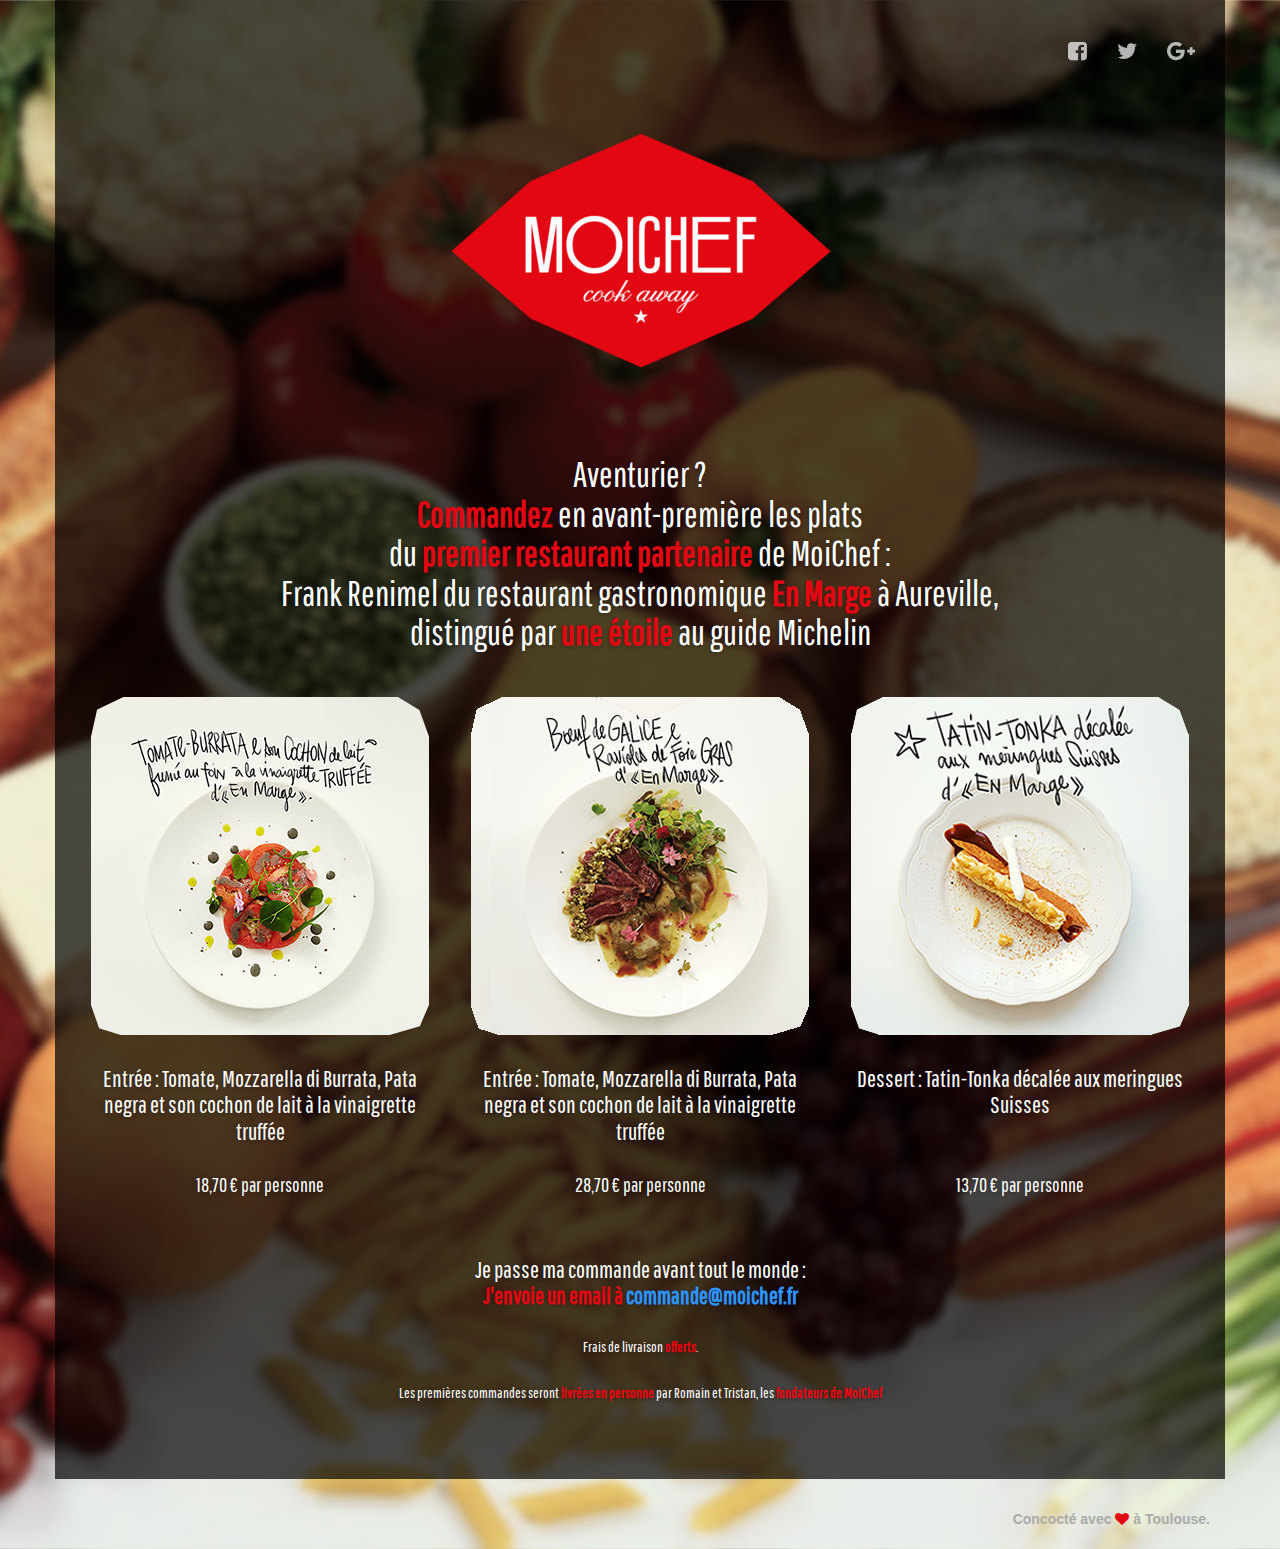
==== commander.html @ 0f30ad36 "commander.html" ====
<!doctype html>
<html lang="fr">
<head>
	<meta charset="utf-8" />
	<meta http-equiv="X-UA-Compatible" content="IE=edge,chrome=1" />

    <meta content='width=device-width, initial-scale=1.0, maximum-scale=1.0, user-scalable=0' name='viewport' />
    <meta name="viewport" content="width=device-width" />

	<meta name="description" content="Avec MoiChef, cuisinez chez vous les plats de vos restaurants toulousains préférés.">

    <title>MoiChef - Cook Away ! | Je commande</title>

	<link rel="icon" type="image/x-icon" href="images/favicon.jpg">

    <link href="css/bootstrap.css" rel="stylesheet" />
	<link href="css/style.css" rel="stylesheet" />

    <!--     Fonts     -->
    <link href="http://netdna.bootstrapcdn.com/font-awesome/4.2.0/css/font-awesome.css" rel="stylesheet">
    <link href='http://fonts.googleapis.com/css?family=Pathway+Gothic+One' rel='stylesheet' type='text/css'>

</head>

<body>
<nav class="navbar navbar-transparent navbar-fixed-top" role="navigation">
  <div class="container">
    <!-- Brand and toggle get grouped for better mobile display -->
    <div class="navbar-header">
      <button type="button" class="navbar-toggle" data-toggle="collapse" data-target="#bs-example-navbar-collapse-1">
        <span class="sr-only">Toggle navigation</span>
        <span class="icon-bar"></span>
        <span class="icon-bar"></span>
        <span class="icon-bar"></span>
      </button>
    </div>

    <!-- Collect the nav links, forms, and other content for toggling -->
    <div class="collapse navbar-collapse" id="bs-example-navbar-collapse-1">

      <ul class="nav navbar-nav navbar-right">
            <li>
                <a href="https://www.facebook.com/moichef.fr">
                    <i class="fa fa-facebook-square"></i>

                </a>
            </li>
             <li>
                <a href="https://twitter.com/MoiChef_fr">
                    <i class="fa fa-twitter"></i>

                </a>
            </li>
			<li>
				<a href="https://plus.google.com/117623824335713913773/about">
					<i class="fa fa-google-plus"></i>

				</a>
			</li>
       </ul>

    </div><!-- /.navbar-collapse -->
  </div><!-- /.container -->
</nav>
<div class="main" style="background-image: url('images/background.jpg')">

    <div class="container jumbotron">

        <h1 class="logo ">
          <img src="images/logo.png">
        </h1>

        <div class="content">
            <h4 class="motto">Aventurier ?<br><strong>Commandez</strong> en avant-première les plats<br> du <strong>premier restaurant partenaire</strong> de MoiChef : 
              <br>Frank Renimel du restaurant gastronomique <strong>En Marge</strong> à Aureville,<br>distingué par <strong>une étoile</strong> au guide Michelin</h4>


            <div class="subscribe">
                <div class="row">
                  <div class="col-md-4 feature">
                    <h2><img src="./images/entree_Renimel.png"></image></h2>
                    <h5 class="info-text">Entrée : Tomate, Mozzarella di Burrata, Pata negra et son cochon de lait à la vinaigrette truffée</h5>
                    <h6 class="info-text" style="font-size: 0.95em;">18,70 &euro; par personne</h6>
                  </div>
                  <div class="col-md-4 feature">
                    <h2><img src="./images/plat_Renimel.png"></image></h2>
                    <h5 class="info-text">Entrée : Tomate, Mozzarella di Burrata, Pata negra et son cochon de lait à la vinaigrette truffée</h5>
                    <h6 class="info-text" style="font-size: 0.95em;">28,70 &euro; par personne</h6>
                  </div>
                  <div class="col-md-4 feature">
                    <h2><img src="./images/dessert_Renimel.png"></image></h2>
                    <h5 class="info-text">Dessert : Tatin-Tonka décalée aux meringues Suisses<br><br></h5>
                    <h6 class="info-text" style="font-size: 0.95em;" >13,70 &euro; par personne</h6>
                  </div>
                </div>

                <h5 class="info-text">
                    Je passe ma commande avant tout le monde :<br>
                    <strong>J'envoie un email à <a href="mailto:commande@moichef.fr?subject=Je passe ma première commande sur MoiChef.fr&body=Bonjour MoiChef,%0D%0A%0D%0AMa commande :%0D%0ANombre d'entrées : %0D%0ANombre de plats : %0D%0ANombre de desserts : ">commande@moichef.fr</a>
                </h5>
                <h5 class="info-text" style="font-size: 0.7em;">Frais de livraison <strong>offerts</strong>.</h5>
                
                <h5 class="info-text" style="font-size: 0.7em;">Les premières commandes seront <strong>livrées en personne</strong> par Romain et Tristan, les <strong>fondateurs de MoiChef</strong></h5>



            </div>
        </div>
    </div>
    <div class="footer">
      <div class="container">
             Concocté avec <i class="fa fa-heart heart"></i> à Toulouse</a>.
      </div>
    </div>
 </div>

</body>
    <script src="js/jquery-1.10.2.js" type="text/javascript"></script>
	<script src="js/bootstrap.min.js" type="text/javascript"></script>
	<script src="js/jquery.cookie.js" type="text/javascript"></script>
	<script src="js/form.js"></script>
	<!-- start Mixpanel --><script type="text/javascript">(function(f,b){if(!b.__SV){var a,e,i,g;window.mixpanel=b;b._i=[];b.init=function(a,e,d){function f(b,h){var a=h.split(".");2==a.length&&(b=b[a[0]],h=a[1]);b[h]=function(){b.push([h].concat(Array.prototype.slice.call(arguments,0)))}}var c=b;"undefined"!==typeof d?c=b[d]=[]:d="mixpanel";c.people=c.people||[];c.toString=function(b){var a="mixpanel";"mixpanel"!==d&&(a+="."+d);b||(a+=" (stub)");return a};c.people.toString=function(){return c.toString(1)+".people (stub)"};i="disable track track_pageview track_links track_forms register register_once alias unregister identify name_tag set_config people.set people.set_once people.increment people.append people.track_charge people.clear_charges people.delete_user".split(" ");
for(g=0;g<i.length;g++)f(c,i[g]);b._i.push([a,e,d])};b.__SV=1.2;a=f.createElement("script");a.type="text/javascript";a.async=!0;a.src="//cdn.mxpnl.com/libs/mixpanel-2.2.min.js";e=f.getElementsByTagName("script")[0];e.parentNode.insertBefore(a,e)}})(document,window.mixpanel||[]);
mixpanel.init("4eee1959cb633c36cdc22c4f588c5721");</script><!-- end Mixpanel -->

<script>
  (function(i,s,o,g,r,a,m){i['GoogleAnalyticsObject']=r;i[r]=i[r]||function(){
  (i[r].q=i[r].q||[]).push(arguments)},i[r].l=1*new Date();a=s.createElement(o),
  m=s.getElementsByTagName(o)[0];a.async=1;a.src=g;m.parentNode.insertBefore(a,m)
  })(window,document,'script','//www.google-analytics.com/analytics.js','ga');

  ga('create', 'UA-55043137-1', 'www.moichef.fr');


  $( document ).ready(function() {

	if (document.location.protocol !== 'file:') {
		ga('send', 'pageview');

		var uuid = $.cookie("distinct_id") || guid();

		$.cookie("distinct_id", uuid);
		mixpanel.track("View Landing Page", {distinct_id: uuid});
	}

    $('#email').keypress(function (e){

		var key = window.event ? e.keyCode : e.which;
        if (key == '13') {
			e.preventDefault();
            doSubmit();
			return false;
        }
    });

  });

	/**
	 * Generates a GUID string.
	 * @returns {String} The generated GUID.
	 * @example af8a8416-6e18-a307-bd9c-f2c947bbb3aa
	 * @author Slavik Meltser (slavik@meltser.info).
	 * @link http://slavik.meltser.info/?p=142
	 */
	function guid() {
	    function _p8(s) {
	        var p = (Math.random().toString(16)+"000000000").substr(2,8);
	        return s ? "-" + p.substr(0,4) + "-" + p.substr(4,4) : p ;
	    }
	    return _p8() + _p8(true) + _p8(true) + _p8();
	}

</script>
</html>
---- css/style.css ----
/*

Made with love by Creative Tim (http://www.creative-tim.com)

*/

body{

}
.form-control::-moz-placeholder{
   color: #DDDDDD;
   opacity: 1;
}
.form-control:-moz-placeholder{
   color: #DDDDDD;
   opacity: 1;
}
.form-control::-webkit-input-placeholder{
   color: #DDDDDD;
   opacity: 1;
}
.form-control:-ms-input-placeholder{
   color: #DDDDDD;
   opacity: 1;
}
/*     General overwrite     */
a{
    color: #2C93FF;
}
a:hover, a:focus {
    color: #1084FF;
}
a:focus, a:active,
button::-moz-focus-inner,
input[type="reset"]::-moz-focus-inner,
input[type="button"]::-moz-focus-inner,
input[type="submit"]::-moz-focus-inner,
select::-moz-focus-inner,
input[type="file"] > input[type="button"]::-moz-focus-inner {
    outline : 0;
}

/*           Font Smoothing      */

h1, .h1, h2, .h2, h3, .h3, h4, .h4, h5, .h5, h6, .h6, p, .navbar, .brand, .btn-simple{
    -moz-osx-font-smoothing: grayscale;
    -webkit-font-smoothing: antialiased;
}

/*           Typography          */

h1, .h1, h2, .h2, h3, .h3, h4, .h4{
    font-weight: 400;
    margin: 30px 0 15px;
}

h1, .h1 {
    font-size: 52px;
}
h2, .h2{
    font-size: 36px;
}
h3, .h3{
    font-size: 28px;
    margin: 20px 0 10px;
}
h4, .h4{
    font-size: 22px;
}
h5, .h5 {
    font-size: 16px;
}
h6, .h6{
    font-size: 12px;
}
p{
    font-size: 16px;
    line-height: 1.6180em;
}
h1 small, h2 small, h3 small, h4 small, h5 small, h6 small, .h1 small, .h2 small, .h3 small, .h4 small, .h5 small, .h6 small, h1 .small, h2 .small, h3 .small, h4 .small, h5 .small, h6 .small, .h1 .small, .h2 .small, .h3 .small, .h4 .small, .h5 .small, .h6 .small {
    color: #999999;
    font-weight: 300;
    line-height: 1;
}
h1 small, h2 small, h3 small, h1 .small, h2 .small, h3 .small {
    font-size: 60%;
}

strong {
    color: #E30613;
}

/*           Animations              */
.form-control, .input-group-addon{
    -webkit-transition: all 300ms linear;
    -moz-transition: all 300ms linear;
    -o-transition: all 300ms linear;
    -ms-transition: all 300ms linear;
    transition: all 300ms linear;
}


.btn{
    border-width: 2px;
    background-color: rgba(0,0,0,.0);
    font-weight: 400;
    opacity: 0.8;
    padding: 8px 16px;
}
.btn-round{
    border-width: 1px;
    border-radius: 30px !important;
    opacity: 0.79;
    padding: 9px 18px;
}
.btn-sm, .btn-xs {
    border-radius: 3px;
    font-size: 12px;
    line-height: 1.5;
    padding: 5px 10px;
}
.btn-xs {
    padding: 1px 5px;
}
.btn-lg{
   border-radius: 6px;
   font-size: 18px;
   font-weight: 400;
   padding: 14px 60px;
}
.btn-wd {
    min-width: 140px;
}
.btn-default{
    color: #777777;
    border-color: #999999
}
.btn-primary {
    color: #3472F7;
    border-color: #3472F7;
}
.btn-info{
     color: #E30613;
    border-color: #E30613;
}
.btn-success{
    color: #05AE0E;
    border-color: #05AE0E;
}
.btn-warning{
    color: #FF9500;
    border-color: #FF9500;
}
.btn-danger{
    color: #FF3B30;
    border-color: #FF3B30;
}
.btn:hover{
    background-color: rgba(0,0,0,.0);
    opacity: 1;
}
.btn-primary:hover, .btn-primary:focus, .btn-primary:active, .btn-primary.active, .open .dropdown-toggle.btn-primary {
    color: #1D62F0;
    border-color: #1D62F0;
    background-color: rgba(0,0,0,.0);
}
.btn-info:hover, .btn-info:focus, .btn-info:active, .btn-info.active, .open .dropdown-toggle.btn-info {
    color: #1084FF;
    border-color: #1084FF;
    background-color: rgba(0,0,0,.0);
}
.btn-success:hover, .btn-success:focus, .btn-success:active, .btn-success.active, .open .dropdown-toggle.btn-success {
    color: #049F0C;
    border-color: #049F0C;
    background-color: rgba(0,0,0,.0);
}
.btn-warning:hover, .btn-warning:focus, .btn-warning:active, .btn-warning.active, .open .dropdown-toggle.btn-warning {
    color: #ED8D00;
    border-color: #ED8D00;
    background-color: rgba(0,0,0,.0);
}
.btn-danger:hover, .btn-danger:focus, .btn-danger:active, .btn-danger.active, .open .dropdown-toggle.btn-danger {
    color: #EE2D20;
    border-color: #EE2D20;
    background-color: rgba(0,0,0,.0);
}
.btn-default:hover, .btn-default:focus, .btn-default:active, .btn-default.active, .open .dropdown-toggle.btn-default {
    color: #666666;
    border-color: #888888;
    background-color: rgba(0,0,0,.0);
}
.btn:active, .btn.active {
    background-image: none;
    box-shadow: none;

}
.btn.disabled, .btn[disabled], fieldset[disabled] .btn {
    opacity: 0.45;
}
.btn-primary.disabled, .btn-primary[disabled], fieldset[disabled] .btn-primary, .btn-primary.disabled:hover, .btn-primary[disabled]:hover, fieldset[disabled] .btn-primary:hover, .btn-primary.disabled:focus, .btn-primary[disabled]:focus, fieldset[disabled] .btn-primary:focus, .btn-primary.disabled:active, .btn-primary[disabled]:active, fieldset[disabled] .btn-primary:active, .btn-primary.disabled.active, .btn-primary.active[disabled], fieldset[disabled] .btn-primary.active {
    background-color: rgba(0, 0, 0, 0);
    border-color: #3472F7;
}
.btn-info.disabled, .btn-info[disabled], fieldset[disabled] .btn-info, .btn-info.disabled:hover, .btn-info[disabled]:hover, fieldset[disabled] .btn-info:hover, .btn-info.disabled:focus, .btn-info[disabled]:focus, fieldset[disabled] .btn-info:focus, .btn-info.disabled:active, .btn-info[disabled]:active, fieldset[disabled] .btn-info:active, .btn-info.disabled.active, .btn-info.active[disabled], fieldset[disabled] .btn-info.active {
    background-color: rgba(0, 0, 0, 0);
    border-color: #2C93FF;
}
.btn-success.disabled, .btn-success[disabled], fieldset[disabled] .btn-success, .btn-success.disabled:hover, .btn-success[disabled]:hover, fieldset[disabled] .btn-success:hover, .btn-success.disabled:focus, .btn-success[disabled]:focus, fieldset[disabled] .btn-success:focus, .btn-success.disabled:active, .btn-success[disabled]:active, fieldset[disabled] .btn-success:active, .btn-success.disabled.active, .btn-success.active[disabled], fieldset[disabled] .btn-success.active {
    background-color: rgba(0, 0, 0, 0);
    border-color: #05AE0E;
}
.btn-danger.disabled, .btn-danger[disabled], fieldset[disabled] .btn-danger, .btn-danger.disabled:hover, .btn-danger[disabled]:hover, fieldset[disabled] .btn-danger:hover, .btn-danger.disabled:focus, .btn-danger[disabled]:focus, fieldset[disabled] .btn-danger:focus, .btn-danger.disabled:active, .btn-danger[disabled]:active, fieldset[disabled] .btn-danger:active, .btn-danger.disabled.active, .btn-danger.active[disabled], fieldset[disabled] .btn-danger.active {
    background-color: rgba(0, 0, 0, 0);
    border-color: #FF3B30;
}
.btn-warning.disabled, .btn-warning[disabled], fieldset[disabled] .btn-warning, .btn-warning.disabled:hover, .btn-warning[disabled]:hover, fieldset[disabled] .btn-warning:hover, .btn-warning.disabled:focus, .btn-warning[disabled]:focus, fieldset[disabled] .btn-warning:focus, .btn-warning.disabled:active, .btn-warning[disabled]:active, fieldset[disabled] .btn-warning:active, .btn-warning.disabled.active, .btn-warning.active[disabled], fieldset[disabled] .btn-warning.active {
    background-color: rgba(0, 0, 0, 0);
    border-color: #FF9500;
}


/*           Buttons fill .btn-fill           */
.btn-fill{
    color: #FFFFFF;
    opacity: 1;
}
.btn-fill:hover, .btn-fill:active, .btn-fill:focus{
    color: #FFFFFF;
}
.btn-default.btn-fill{
    background-color: #999999;
    border-color: #999999
}
.btn-primary.btn-fill{
    background-color: #3472F7;
    border-color: #3472F7;
}
.btn-info.btn-fill{
    background-color: #E30613;
    border-color: #E30613;
}
.btn-success.btn-fill{
    background-color: #05AE0E;
    border-color: #05AE0E;
}
.btn-warning.btn-fill{
   background-color: #FF9500;
   border-color: #FF9500;
}
.btn-danger.btn-fill{
    background-color: #FF3B30;
    border-color: #FF3B30;
}
.btn-default.btn-fill:hover, .btn-default.btn-fill:focus, .btn-default.btn-fill:active, .btn-default.btn-fill.active, .open .dropdown-toggle.btn-fill.btn-default {
    background-color: #888888;
    border-color: #888888;
}
.btn-primary.btn-fill:hover, .btn-primary.btn-fill:focus, .btn-primary.btn-fill:active, .btn-primary.btn-fill.active, .open .dropdown-toggle.btn-primary.btn-fill{
    border-color: #1D62F0;
    background-color: #1D62F0;
}
.btn-info.btn-fill:hover, .btn-info.btn-fill:focus, .btn-info.btn-fill:active, .btn-info.btn-fill.active, .open .dropdown-toggle.btn-info.btn-fill {
    background-color: #FA2506;
    border-color: #FA2506;
}
.btn-success.btn-fill:hover, .btn-success.btn-fill:focus, .btn-success.btn-fill:active, .btn-success.btn-fill.active, .open .dropdown-toggle.btn-fill.btn-success {
    background-color: #049F0C;
    border-color: #049F0C;
}
.btn-warning.btn-fill:hover, .btn-warning.btn-fill:focus, .btn-warning.btn-fill:active, .btn-warning.btn-fill.active, .open .dropdown-toggle.btn-fill.btn-warning {
    background-color: #ED8D00;
    border-color: #ED8D00;
}
.btn-danger.btn-fill:hover, .btn-danger.btn-fill:focus, .btn-danger.btn-fill:active, .btn-danger.btn-fill.active, .open .dropdown-toggle.btn-danger.btn-fill {
    background-color: #EE2D20;
    border-color: #EE2D20;
}

/*          End Buttons fill          */

.btn-simple{
    font-weight: 600;
    border: 0;
    padding: 10px 18px;
}
.btn-simple.btn-xs{
    padding: 3px 5px;
}
.btn-simple.btn-sm{
    padding: 7px 10px;
}
.btn-simple.btn-lg{
   padding: 16px 60px;
}
.btn-round.btn-xs{
    padding: 2px 5px;
}
.btn-round.btn-sm{
    padding: 6px 10px;
}
.btn-round.btn-lg{
    padding: 15px 60px;
}


/*             Inputs               */
.form-control {
    background-color: #FFFFFF;
    border: 1px solid #E3E3E3;
    border-radius: 4px;
    box-shadow: none;
    color: #444444;
    height: 38px;
    padding: 6px 16px;
}

.form-control:focus {
    background-color: #FFFFFF;
    border: 1px solid #9A9A9A;
    box-shadow: none;
    outline: 0 none;
}
.form-control + .form-control-feedback{
    border-radius: 6px;
    font-size: 14px;
    padding: 0 12px 0 0;
    position: absolute;
    right: 25px;
    top: 13px;
    vertical-align: middle;
}
.form-control.transparent{
    background-color: rgba(255, 255, 255, 0.2);
    border: 1px solid rgba(238, 238, 238, 0.37);
    color: #FFFFFF;
}
.form-control.transparent:focus{
    border-color: #FFFFFF;

}
.input-lg{
    height: 56px;
    padding: 10px 16px;
}

/*           Navigation Bar             */
.navbar{
    border: 0 none;
    transition: all 0.4s;
    -webkit-transition: all 0.4s;
    font-size: 16px;
}
.navbar-default {
    background-color: #D9D9D9;

}
.navbar .navbar-brand {
    font-weight: 600;
    margin-top: 5px;
    margin-bottom: 5px;
    font-size: 20px;
}
.navbar-nav > li > a {
    margin-top: 13px;
    margin-bottom: 13px;
    padding-bottom: 12px;
    padding-top: 12px;
    font-size: 16px;
}
.navbar-nav > li > a [class^="fa"]{
    font-size: 22px;
}
.navbar-brand{
    padding: 20px 15px;
}

.navbar .btn{
    margin-top: 8px;
    margin-bottom: 8px;
}
.navbar-default:not(.navbar-transparent) {
    background-color: rgba(255, 255, 255, 0.96);
    border-bottom: 1px solid rgba(0, 0, 0, 0.1);
}
.navbar-transparent{
    padding-top: 15px;
    background-color: rgba(0,0,0,.0);
}
.navbar-transparent .navbar-brand, [class*="navbar-ct"] .navbar-brand{
    color: #FFFFFF;
    opacity: 0.95;
}
.navbar-transparent .navbar-brand:hover, .navbar-transparent .navbar-brand:focus {
    background-color: rgba(0, 0, 0, 0);
    color: #5E5E5E;
}
.navbar-transparent .nav .caret{
    border-bottom-color: #FFFFFF;
    border-top-color: #FFFFFF;
}
.navbar-transparent .navbar-nav > li > a, [class*="navbar-ct"] .navbar-nav > li > a{
    color: #FFFFFF;
    border-color: #FFFFFF;
    opacity: 0.7;
}
.navbar-transparent .navbar-brand:hover, .navbar-transparent .navbar-brand:focus, [class*="navbar-ct"] .navbar-brand:hover, [class*="navbar-ct"] .navbar-brand:focus {
    background-color: rgba(0, 0, 0, 0);
    color: #FFFFFF;
    opacity: 1;
}
.navbar-default .navbar-nav > .active > a, .navbar-default .navbar-nav > .active > a:hover, .navbar-default .navbar-nav > .active > a:focus, .navbar-default .navbar-nav > li > a:hover, .navbar-default .navbar-nav > li > a:focus {
    background-color: rgba(255, 255, 255, 0);
    border-radius: 3px;
    color: #2C93FF;
    opacity: 1;
}
.navbar-default .navbar-nav > .dropdown > a:hover .caret, .navbar-default .navbar-nav > .dropdown > a:focus .caret {
    border-bottom-color: #2C93FF;
    border-top-color: #2C93FF;
}
.navbar-default .navbar-nav > .open > a, .navbar-default .navbar-nav > .open > a:hover, .navbar-default .navbar-nav > .open > a:focus{
    background-color: rgba(255, 255, 255, 0);
    color: #2C93FF;
}
.navbar-transparent .navbar-nav > .active > a, .navbar-transparent .navbar-nav > .active > a:hover, .navbar-transparent .navbar-nav > .active > a:focus, .navbar-transparent .navbar-nav > li > a:hover, .navbar-transparent .navbar-nav > li > a:focus, [class*="navbar-ct"] .navbar-nav > .active > a, [class*="navbar-ct"] .navbar-nav > .active > a:hover, [class*="navbar-ct"] .navbar-nav > .active > a:focus, [class*="navbar-ct"] .navbar-nav > li > a:hover, [class*="navbar-ct"] .navbar-nav > li > a:focus {
    background-color: rgba(255, 255, 255, 0);
    border-radius: 3px;
    color: #FFFFFF;
    opacity: 1;
}
.navbar-transparent .navbar-nav > .dropdown > a .caret, [class*="navbar-ct"] .navbar-nav > .dropdown > a .caret{
    border-bottom-color: #FFFFFF;
    border-top-color: #FFFFFF;
}
.navbar-transparent .navbar-nav > .dropdown > a:hover .caret, .navbar-transparent .navbar-nav > .dropdown > a:focus .caret {
    border-bottom-color: #FFFFFF;
    border-top-color: #FFFFFF;
}
.navbar-transparent .navbar-nav > .open > a, .navbar-transparent .navbar-nav > .open > a:hover, .navbar-transparent .navbar-nav > .open > a:focus {
    background-color: rgba(255, 255, 255, 0);
    color: #FFFFFF;
    opacity: 1;
}
.navbar .btn{
    font-size: 16px;
    margin-top: 13px;
    margin-bottom: 13px;
}
.navbar .btn-default{
    color: #777777;
    border-color: #777777;
}
.navbar-default:not(.navbar-transparent) .btn-default:hover{
    color: #2C93FF;
    border-color: #2C93FF;
}
.navbar-transparent .btn-default, [class*="navbar-ct"] .btn-default{
    color: #FFFFFF;
    border-color: #FFFFFF;
}
[class*="navbar-ct"] .btn-default.btn-fill{
    color: #777777;
    background-color: #FFFFFF;
    opacity: 0.9;
}
[class*="navbar-ct"] .btn-default.btn-fill:hover, [class*="navbar-ct"] .btn-default.btn-fill:focus, [class*="navbar-ct"] .btn-default.btn-fill:active, [class*="navbar-ct"] .btn-default.btn-fill.active, [class*="navbar-ct"] .open .dropdown-toggle.btn-fill.btn-default{
    border-color: #FFFFFF;
    opacity: 1;
}
.navbar-form{
    box-shadow: none;
}
.navbar-form .form-control{
    background-color: rgba(244, 244, 244, 0);
    border-radius: 0;
    border:0;
    height: 22px;
    padding: 0;
    font-size: 16px;
    line-height: 20px;
    color: #777777;
}
.navbar-transparent .navbar-form .form-control, [class*="navbar-ct"] .navbar-form .form-control{
    color: #FFFFFF;
    border: 0;
    border-bottom: 1px solid rgba(255,255,255,.6);
}

.navbar .label{
    background-color: #FFFFFF;
    border: 1px solid #DDDDDD;
    color: #BBBBBB;
    text-transform: uppercase;
}
.dropdown-menu > li > a {
/*     border-bottom: 1px solid #DDDDDD; */
    padding: 6px 15px;
    color: #777777;
}
.dropdown-menu > li:first-child > a{
    border-radius: 10px 10px 0 0;
    padding-top: 12px;
}
.dropdown-menu > li:last-child > a{
    border-bottom: 0 none;
    border-radius: 0 0 10px 10px;
    padding-bottom: 12px;
}
.dropdown-menu > li > a:hover, .dropdown-menu > li > a:focus {
    background-color: #FFFFFF;
    color: #333333;
    opacity: 1;
    text-decoration: none;
}
.dropdown-menu > li > a img{
    margin-right: 5px;
}
.dropdown-menu .divider {
    background-color: #E5E5E5;
    height: 1px;
    margin: 8px 15px;
    overflow: hidden;
}

.navbar-toggle{
    margin-top: 19px;
    margin-bottom: 19px;
    border: 0;
}
.navbar-toggle .icon-bar {
    background-color: #FFFFFF;
}
.navbar-collapse, .navbar-form {
    border-color: rgba(0, 0, 0, 0);
}
.navbar-default .navbar-toggle:hover, .navbar-default .navbar-toggle:focus {
    background-color: rgba(0,0,0,0);
}


@media (min-width: 768px){
    .navbar-form {
        margin-top: 21px;
        margin-bottom: 21px;
        padding-left: 5px;
        padding-right: 5px;
    }
    .navbar-nav > li > .dropdown-menu, .dropdown-menu{
        display: block;
        margin: 0;
        padding: 0;
        z-index: 9000;
        position: absolute;
        -webkit-border-radius: 10px;
        box-shadow: 1px 2px 3px rgba(0, 0, 0, 0.125);
        border-radius: 10px;
        -webkit-box-sizing: border-box;
        -moz-box-sizing: border-box;
        box-sizing: border-box;
        opacity: 0;
        -ms-filter: "alpha(opacity=0)";
        -webkit-filter: alpha(opacity=0);
        -moz-filter: alpha(opacity=0);
        -ms-filter: alpha(opacity=0);
        -o-filter: alpha(opacity=0);
        filter: alpha(opacity=0);
        -webkit-transform: scale(0);
        -moz-transform: scale(0);
        -o-transform: scale(0);
        -ms-transform: scale(0);
        transform: scale(0);
        -webkit-transition: all 300ms cubic-bezier(0.34, 1.61, 0.7, 1);
        -moz-transition: all 300ms cubic-bezier(0.34, 1.61, 0.7, 1);
        -o-transition: all 300ms cubic-bezier(0.34, 1.61, 0.7, 1);
        -ms-transition: all 300ms cubic-bezier(0.34, 1.61, 0.7, 1);
        transition: all 300ms cubic-bezier(0.34, 1.61, 0.7, 1);

    }
    .navbar-nav > li.open > .dropdown-menu, .open .dropdown-menu{
        -webkit-transform-origin: 29px -50px;
        -moz-transform-origin: 29px -50px;
        -o-transform-origin: 29px -50px;
        -ms-transform-origin: 29px -50px;
        transform-origin: 29px -50px;
        -webkit-transform: scale(1);
        -moz-transform: scale(1);
        -o-transform: scale(1);
        -ms-transform: scale(1);
        transform: scale(1);
        opacity: 1;
        -ms-filter: none;
        -webkit-filter: none;
        -moz-filter: none;
        -ms-filter: none;
        -o-filter: none;
        filter: none;
    }
    .dropdown-menu:before{
        border-bottom: 11px solid rgba(0, 0, 0, 0.2);
        border-left: 11px solid rgba(0, 0, 0, 0);
        border-right: 11px solid rgba(0, 0, 0, 0);
        content: "";
        display: inline-block;
        position: absolute;
        left: 100%;
        margin-left: -60%;
        top: -11px;
    }
    .dropdown-menu:after {
        border-bottom: 11px solid #FFFFFF;
        border-left: 11px solid rgba(0, 0, 0, 0);
        border-right: 11px solid rgba(0, 0, 0, 0);
        content: "";
        display: inline-block;
        position: absolute;
        left: 100%;
        margin-left: -60%;
        top: -10px;
    }

}

@media (max-width: 768px){
    .navbar-transparent{
        padding-top: 0px;
        background-color: rgba(0, 0, 0, 0.75);
    }
    .navbar-transparent .navbar-collapse.in .navbar-nav .open .dropdown-menu > li > a:hover, .navbar-transparent .navbar-collapse.in .navbar-nav .open .dropdown-menu > li > a:focus, .navbar-transparent .dropdown-menu > li > a:hover, .navbar-transparent .dropdown-menu > li > a:focus, [class*="navbar-ct"] .dropdown-menu > li > a:hover, [class*="navbar-ct"] .dropdown-menu > li > a:focus{
        color: #FFFFFF;
        background-color: rgba(0,0,0,0);
        opacity: 1;
    }
    .navbar-transparent .navbar-collapse.in .navbar-nav .open .dropdown-menu > li > a, [class*="navbar-ct"] .dropdown-menu > li > a {
        color: #FFFFFF;
        opacity: 0.8;
    }
    .nav .open > a, .nav .open > a:hover, .nav .open > a:focus {
        background-color: rgba(0,0,0,0);
        border-color: #428BCA;
    }
    .navbar-collapse{
        text-align: center;
    }
    .navbar-collapse .navbar-form {
        width: 170px;
        margin: 0 auto;
    }
    .navbar-transparent .dropdown-menu .divider{
        background-color: #434343;
    }

}
.modal-backdrop.in {
    opacity: 0.25;
}


.main{
    background-position: center center;
    background-size: cover;
    height: auto;
    left: 0;
    min-height: 100%;
    min-width: 100%;
    position: absolute;
    top: 0;
    width: auto;
}

.blur{
  opacity:0;
}

.logo-container{
    left: 50px;
    position: absolute;
    top: 20px;
     z-index: 3;
}
.logo-container .logo{
    overflow: hidden;
    border-radius: 50%;
    border: 1px solid #333333;
    width: 60px;
    float: left;
}
.logo-container .brand{
    font-size: 18px;
    color: #FFFFFF;
    line-height: 20px;
    float: left;
    margin-left: 10px;
    margin-top: 10px;
    width: 60px
}
.main .logo{
    color: #009EE0;
    font-size: 56px;
    font-weight: 300;
    position: relative;
    text-align: center;
    text-shadow: 0 0 10px rgba(0, 0, 0, 0.33);
    margin-top: 30px;
    z-index: 3;
}

.jumbotron {
    background-color: rgba(0,0,0,0.7);
}

.main .content{
    position: relative;
    z-index: 4;
}
.main .motto{
    /* min-height: 140px;*/
}
.main .motto, .main .subscribe .info-text{
    font-family: 'Pathway Gothic One', sans-serif;
    font-size: 36px;
    color: #FFFFFF;
    text-shadow: 0 1px 4px rgba(0, 0, 0, 0.33);
    text-align: center;
    margin-top: 30px;

}
.main .subscribe .info-text{
    font-size: 24px;
    margin-bottom: 30px;
}

.feature h2 {
    color: #FFFFFF;
    font-size: 5em;
    text-align: center;
}

.footer{
    position: relative;
    bottom: 20px;
    right: 0px;
    width: 100%;
    color: #AAAAAA;
    z-index: 4;
    text-align: right;
    margin-top: 50px;
}
.footer .heart{
    color: #E30613;
}
.footer a{
    color: #009EE0;
}

@media (min-width:219px){
    .main .subscribe .form-group{
        width: auto;
    }
    .main .subscribe .form-inline .btn{
        width: 100%;
    }
}
@media (min-width:768px){
    .main .subscribe .form-inline .btn{
        width: auto;
    }

    .form-inline .form-group {
        margin-bottom: 4px;
    }
}
@media (min-width:991px){
    .main .subscribe .form-group{
        width: 190px;
    }
    .footer{
           /* min-height: 140px;*/
        //position: fixed;
        bottom: 20px;
    }
}
@media (min-width:1200px){
    .main .subscribe .form-group{
        width: 250px;
    }
}




/*          For demo purpose         */



.fixed-plugin{
    position: fixed;
    top:0px;
    right: 50px;
    z-index: 1031;
}
.fixed-plugin .fa-cog{
    color: #FFFFFF;
    background-color: rgba(0,0,0,.2);
    padding: 10px;
    border-radius: 0 0 6px 6px;
}
.fixed-plugin .dropdown-menu{
    right: 0;
    left: auto;
}
.fixed-plugin .dropdown-menu:after, .fixed-plugin .dropdown-menu:before{
    right: 10px;
    margin-left: auto;
    left: auto;
}
.fixed-plugin .fa-circle-thin{
    color: #FFFFFF;
}
.fixed-plugin .active .fa-circle-thin{
    color: #00bbff;
}
.fixed-plugin .dropdown-menu > li > a{
    padding-left: 10px;
    padding-right: 10px;
}

.fixed-plugin .dropdown-menu > .active > a, .fixed-plugin .dropdown-menu > .active > a:hover, .fixed-plugin .dropdown-menu > .active > a:focus{
    background: none;
    color: #777777;
}
.fixed-plugin img{
    border-radius: 6px;
    width: 150px;
    max-height: 65px;
    border: 4px solid #FFFFFF;

}
.fixed-plugin .active img, .fixed-plugin a:hover img{
    border-color: #00bbff;
}

.fixed-plugin .btn{
    margin: 10px 15px 0;
    color: #FFFFFF;
}
.fixed-plugin .btn:hover{
    color: #FFFFFF;
}
.fixed-plugin .badge{
    border: 3px solid #FFFFFF;
    border-radius: 50%;
    cursor: pointer;
    display: inline-block;
    height: 23px;
    margin-right: 5px;
    position: relative;
    top: 5px;
    width: 23px;
}
.fixed-plugin .badge.active, .fixed-plugin .badge:hover{
    border-color: #00bbff;
}
.fixed-plugin .badge-black{
    background-color: #333333;
}
.fixed-plugin .badge-blue{
    background-color: #2C93FF;
}
.fixed-plugin .badge-green{
    background-color: #05AE0E;
}
.fixed-plugin .badge-orange{
    background-color: #FF9500;
}
.fixed-plugin .badge-red{
    background-color: #FF3B30;
}

@media (max-width:768px){
    .fixed-plugin{
        top: 80px;
        right: 0px;
    }
    .main .container{
        margin-bottom: 50px;
    }

}

@font-face {
	font-family: 'icomoon';
	src:url('fonts/icomoon.eot?bmqlkk');
	src:url('fonts/icomoon.eot?#iefixbmqlkk') format('embedded-opentype'),
		url('fonts/icomoon.woff?bmqlkk') format('woff'),
		url('fonts/icomoon.ttf?bmqlkk') format('truetype'),
		url('fonts/icomoon.svg?bmqlkk#icomoon') format('svg');
	font-weight: normal;
	font-style: normal;
}

[class^="icon-"], [class*=" icon-"] {
	font-family: 'icomoon';
	speak: none;
	font-style: normal;
	font-weight: normal;
	font-variant: normal;
	text-transform: none;
	line-height: 1;

	/* Better Font Rendering =========== */
	-webkit-font-smoothing: antialiased;
	-moz-osx-font-smoothing: grayscale;
}

.icon-Cooking:before {
	content: "\e600";
}
.icon-Deliver:before {
	content: "\e601";
}
.icon-Order:before {
	content: "\e602";
}

h6.info-text {
   font-size: 10px;
   text-color: yellow;
}
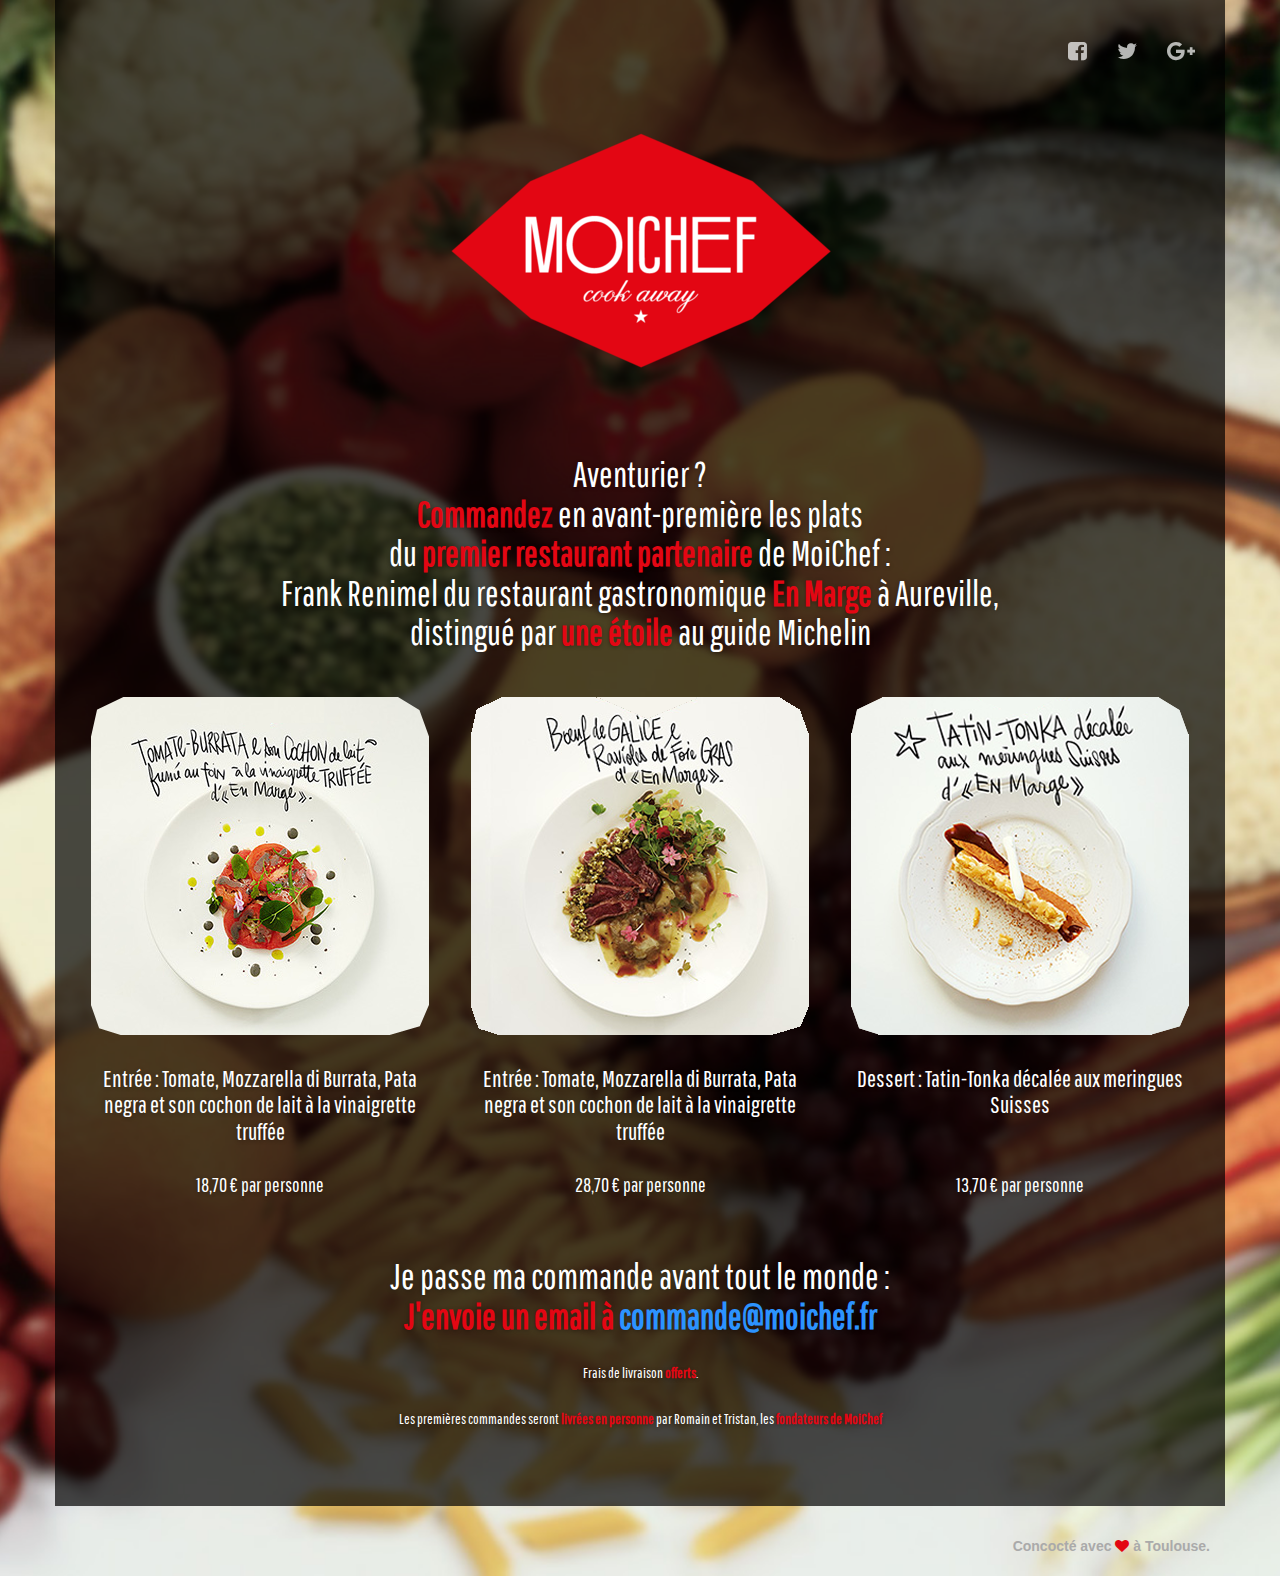
==== commit 849e882e: "Bigger CTA" ====
--- a/commander.html
+++ b/commander.html
@@ -94,10 +94,10 @@
                   </div>
                 </div>
 
-                <h5 class="info-text">
+                <h4  class="motto">
                     Je passe ma commande avant tout le monde :<br>
                     <strong>J'envoie un email à <a href="mailto:commande@moichef.fr?subject=Je passe ma première commande sur MoiChef.fr&body=Bonjour MoiChef,%0D%0A%0D%0AMa commande :%0D%0ANombre d'entrées : %0D%0ANombre de plats : %0D%0ANombre de desserts : ">commande@moichef.fr</a>
-                </h5>
+                </h3>
                 <h5 class="info-text" style="font-size: 0.7em;">Frais de livraison <strong>offerts</strong>.</h5>
                 
                 <h5 class="info-text" style="font-size: 0.7em;">Les premières commandes seront <strong>livrées en personne</strong> par Romain et Tristan, les <strong>fondateurs de MoiChef</strong></h5>
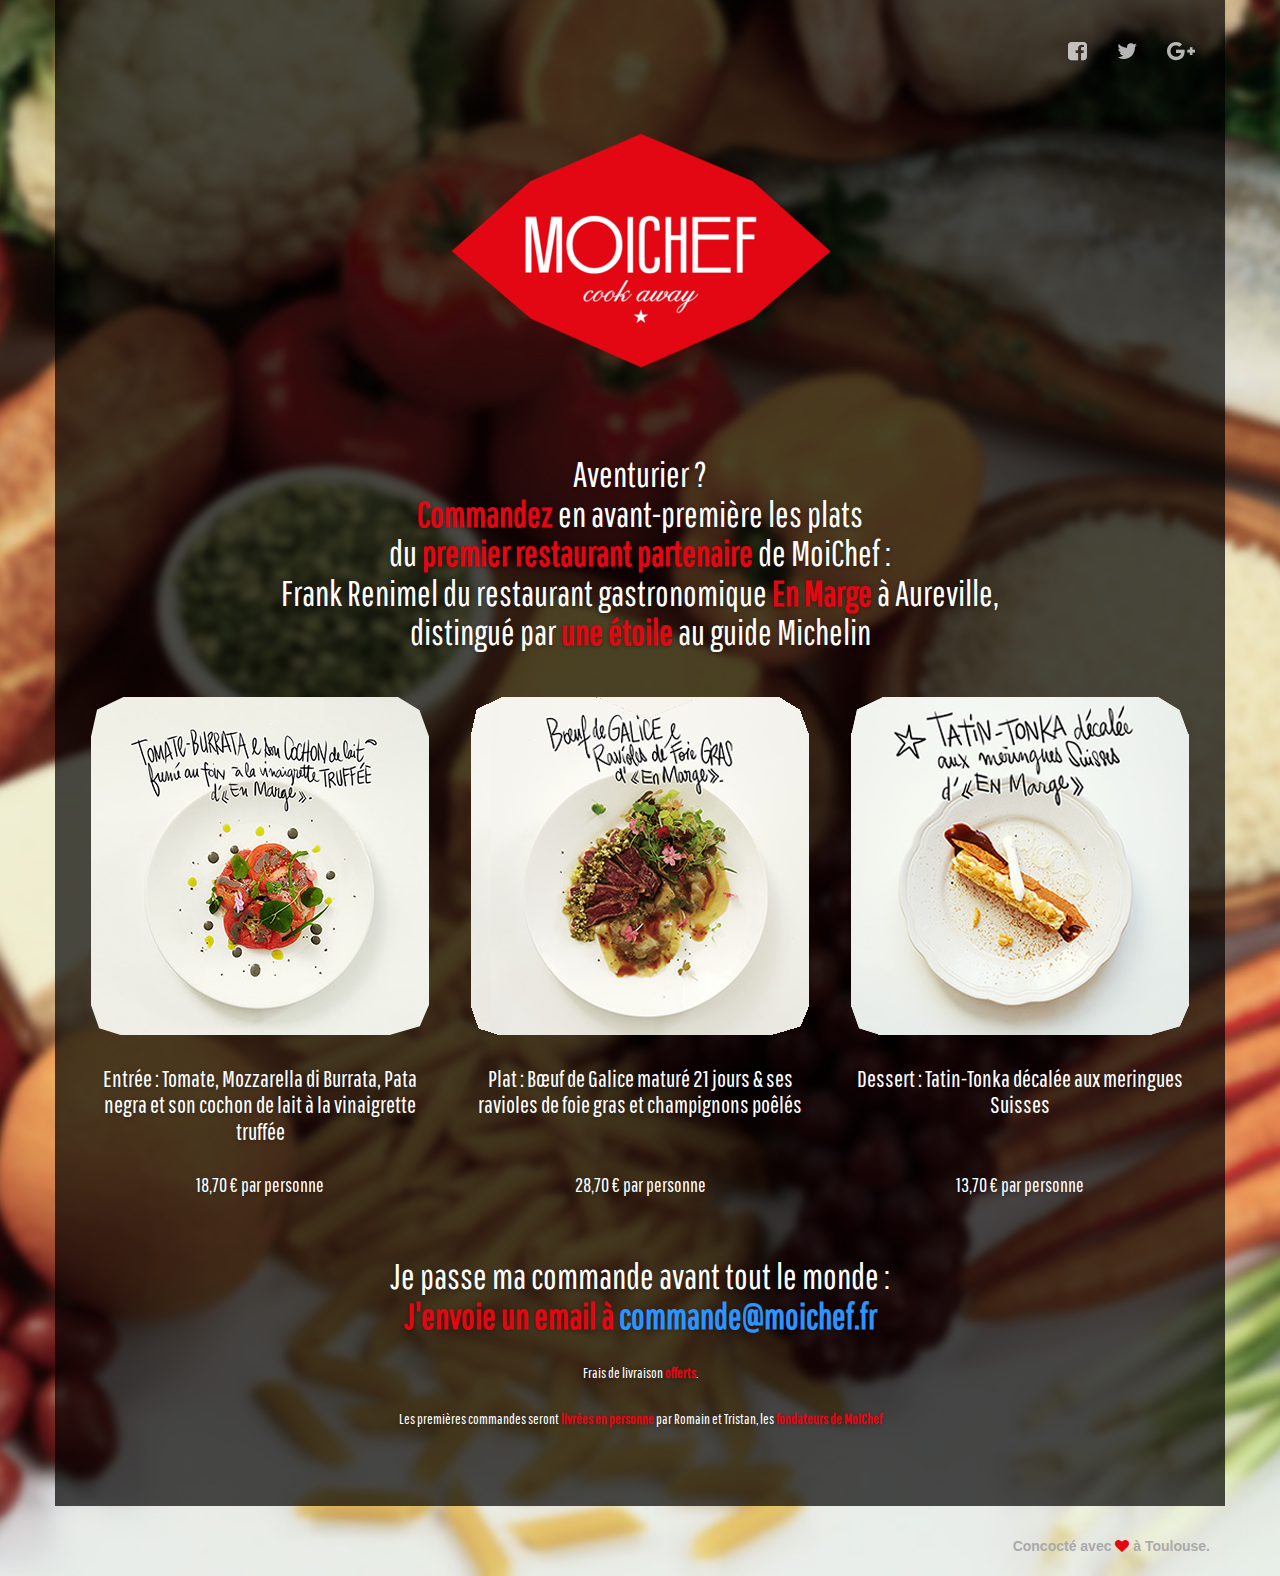
==== commit f03dbb04: "Entrée Plat Dessert c'est mieux :)" ====
--- a/commander.html
+++ b/commander.html
@@ -84,7 +84,7 @@
                   </div>
                   <div class="col-md-4 feature">
                     <h2><img src="./images/plat_Renimel.png"></image></h2>
-                    <h5 class="info-text">Entrée : Tomate, Mozzarella di Burrata, Pata negra et son cochon de lait à la vinaigrette truffée</h5>
+                    <h5 class="info-text">Plat : Bœuf de Galice maturé 21 jours & ses ravioles de foie gras et champignons poêlés<br><br></h5>
                     <h6 class="info-text" style="font-size: 0.95em;">28,70 &euro; par personne</h6>
                   </div>
                   <div class="col-md-4 feature">
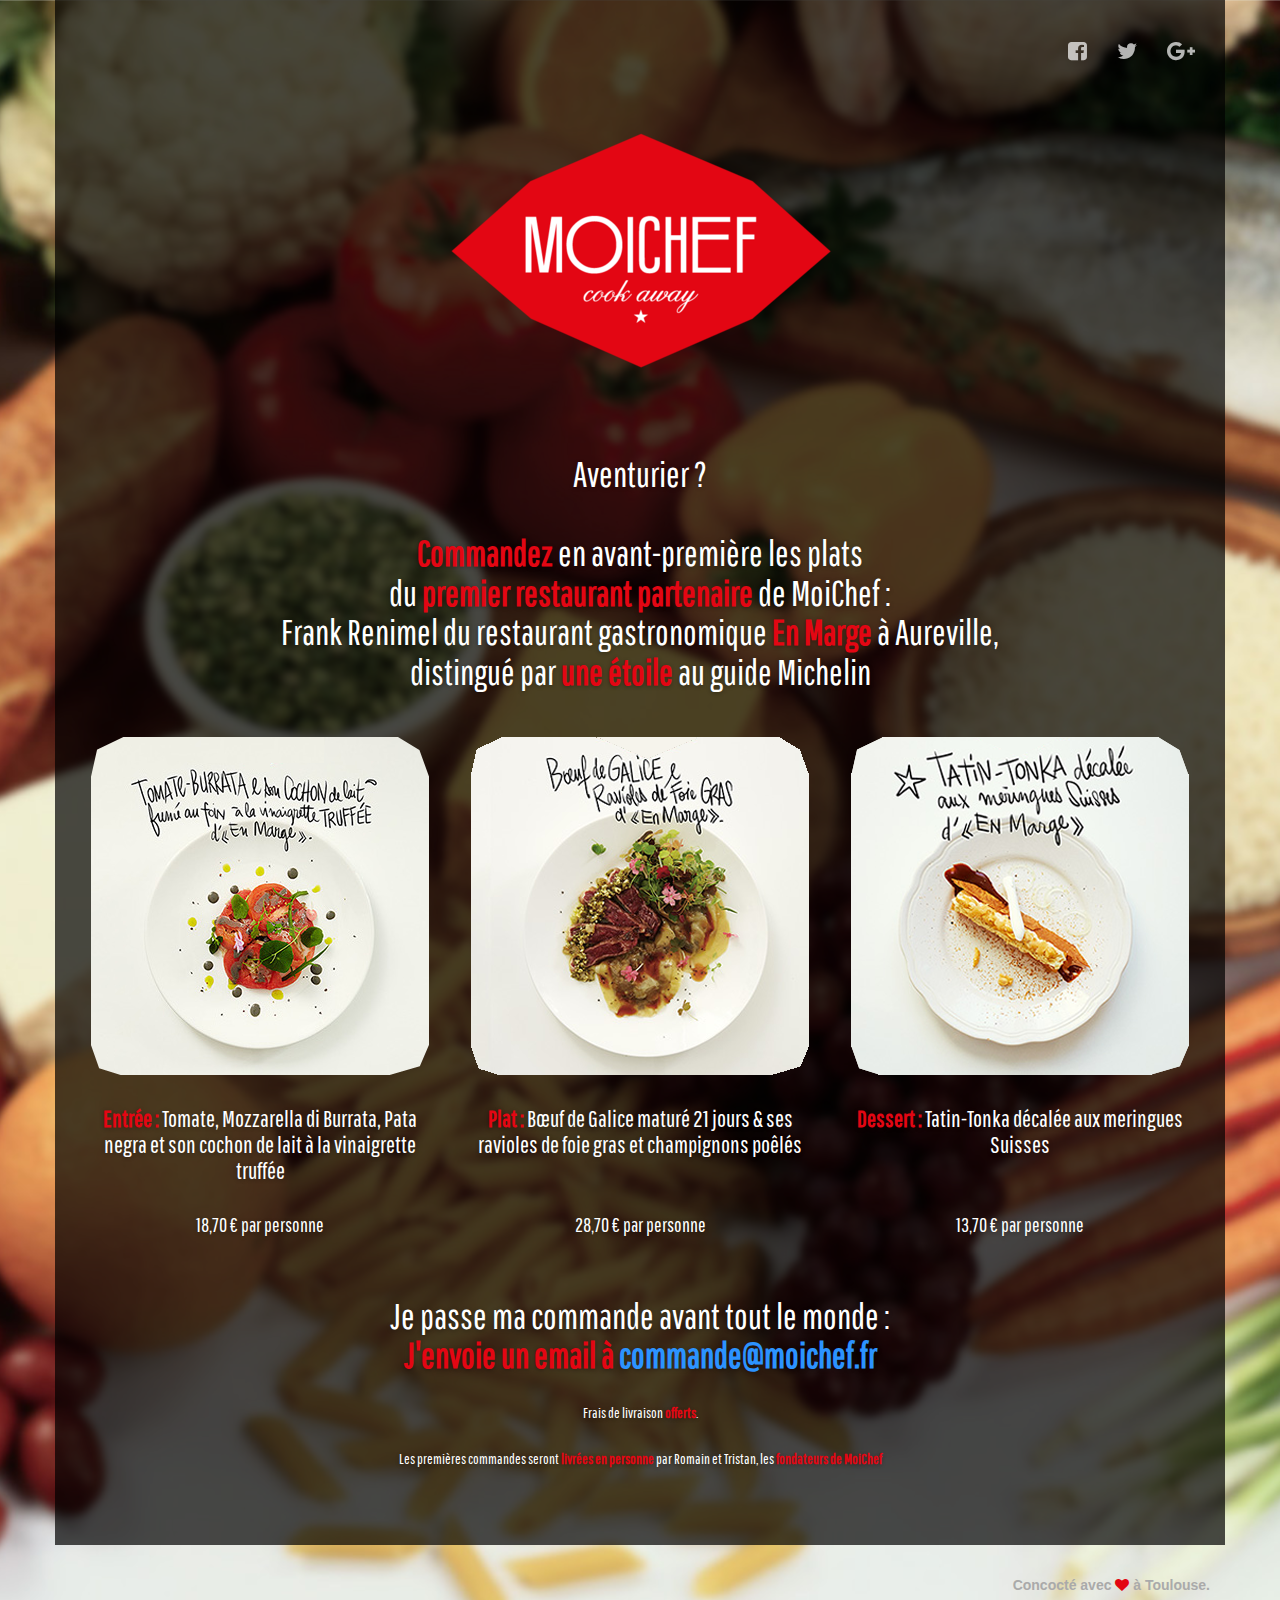
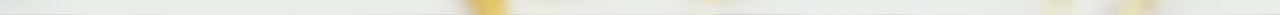
==== commit cf9f8ad5: "Misc modifs" ====
--- a/commander.html
+++ b/commander.html
@@ -71,7 +71,7 @@
         </h1>
 
         <div class="content">
-            <h4 class="motto">Aventurier ?<br><strong>Commandez</strong> en avant-première les plats<br> du <strong>premier restaurant partenaire</strong> de MoiChef : 
+            <h4 class="motto">Aventurier ?<br><br><strong>Commandez</strong> en avant-première les plats<br> du <strong>premier restaurant partenaire</strong> de MoiChef : 
               <br>Frank Renimel du restaurant gastronomique <strong>En Marge</strong> à Aureville,<br>distingué par <strong>une étoile</strong> au guide Michelin</h4>
 
 
@@ -79,27 +79,26 @@
                 <div class="row">
                   <div class="col-md-4 feature">
                     <h2><img src="./images/entree_Renimel.png"></image></h2>
-                    <h5 class="info-text">Entrée : Tomate, Mozzarella di Burrata, Pata negra et son cochon de lait à la vinaigrette truffée</h5>
+                    <h5 class="info-text"><strong>Entrée :</strong> Tomate, Mozzarella di Burrata, Pata negra et son cochon de lait à la vinaigrette truffée</h5>
                     <h6 class="info-text" style="font-size: 0.95em;">18,70 &euro; par personne</h6>
                   </div>
                   <div class="col-md-4 feature">
                     <h2><img src="./images/plat_Renimel.png"></image></h2>
-                    <h5 class="info-text">Plat : Bœuf de Galice maturé 21 jours & ses ravioles de foie gras et champignons poêlés<br><br></h5>
+                    <h5 class="info-text"><strong>Plat :</strong> Bœuf de Galice maturé 21 jours & ses ravioles de foie gras et champignons poêlés<br><br></h5>
                     <h6 class="info-text" style="font-size: 0.95em;">28,70 &euro; par personne</h6>
                   </div>
                   <div class="col-md-4 feature">
                     <h2><img src="./images/dessert_Renimel.png"></image></h2>
-                    <h5 class="info-text">Dessert : Tatin-Tonka décalée aux meringues Suisses<br><br></h5>
+                    <h5 class="info-text"><strong>Dessert :</strong> Tatin-Tonka décalée aux meringues Suisses<br><br></h5>
                     <h6 class="info-text" style="font-size: 0.95em;" >13,70 &euro; par personne</h6>
                   </div>
                 </div>
 
                 <h4  class="motto">
                     Je passe ma commande avant tout le monde :<br>
-                    <strong>J'envoie un email à <a href="mailto:commande@moichef.fr?subject=Je passe ma première commande sur MoiChef.fr&body=Bonjour MoiChef,%0D%0A%0D%0AMa commande :%0D%0ANombre d'entrées : %0D%0ANombre de plats : %0D%0ANombre de desserts : ">commande@moichef.fr</a>
+                    <strong>J'envoie un email à <a href="mailto:miam@moichef.fr?subject=Je passe ma première commande sur MoiChef.fr&body=Bonjour MoiChef,%0D%0A%0D%0AMa commande :%0D%0ANombre d'entrées : %0D%0ANombre de plats : %0D%0ANombre de desserts : ">commande@moichef.fr</a>
                 </h3>
                 <h5 class="info-text" style="font-size: 0.7em;">Frais de livraison <strong>offerts</strong>.</h5>
-                
                 <h5 class="info-text" style="font-size: 0.7em;">Les premières commandes seront <strong>livrées en personne</strong> par Romain et Tristan, les <strong>fondateurs de MoiChef</strong></h5>
 
 
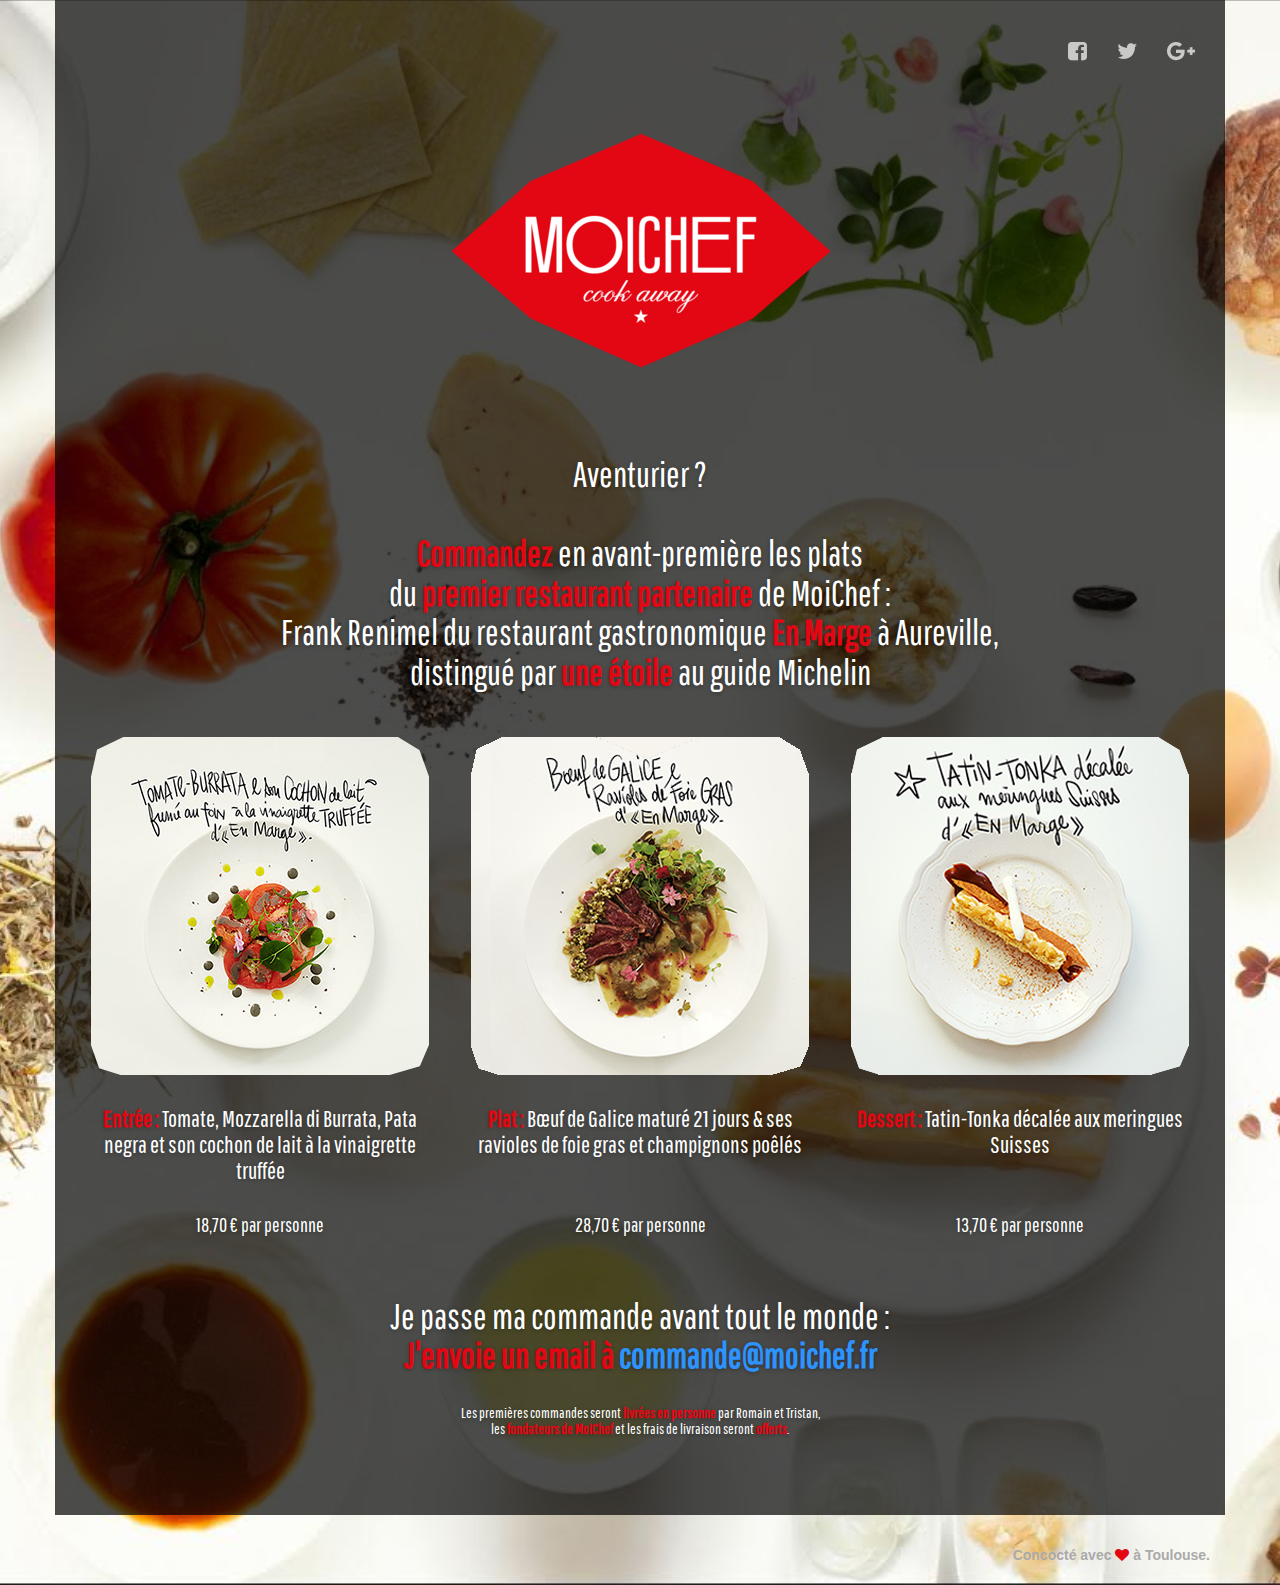
==== commit 6ce9445f: "New background" ====
--- a/commander.html
+++ b/commander.html
@@ -98,8 +98,7 @@
                     Je passe ma commande avant tout le monde :<br>
                     <strong>J'envoie un email à <a href="mailto:miam@moichef.fr?subject=Je passe ma première commande sur MoiChef.fr&body=Bonjour MoiChef,%0D%0A%0D%0AMa commande :%0D%0ANombre d'entrées : %0D%0ANombre de plats : %0D%0ANombre de desserts : ">commande@moichef.fr</a>
                 </h3>
-                <h5 class="info-text" style="font-size: 0.7em;">Frais de livraison <strong>offerts</strong>.</h5>
-                <h5 class="info-text" style="font-size: 0.7em;">Les premières commandes seront <strong>livrées en personne</strong> par Romain et Tristan, les <strong>fondateurs de MoiChef</strong></h5>
+                <h5 class="info-text" style="font-size: 0.7em;">Les premières commandes seront <strong>livrées en personne</strong> par Romain et Tristan,<br>les <strong>fondateurs de MoiChef</strong> et les frais de livraison seront <strong>offerts</strong>.</h5>
 
 
 
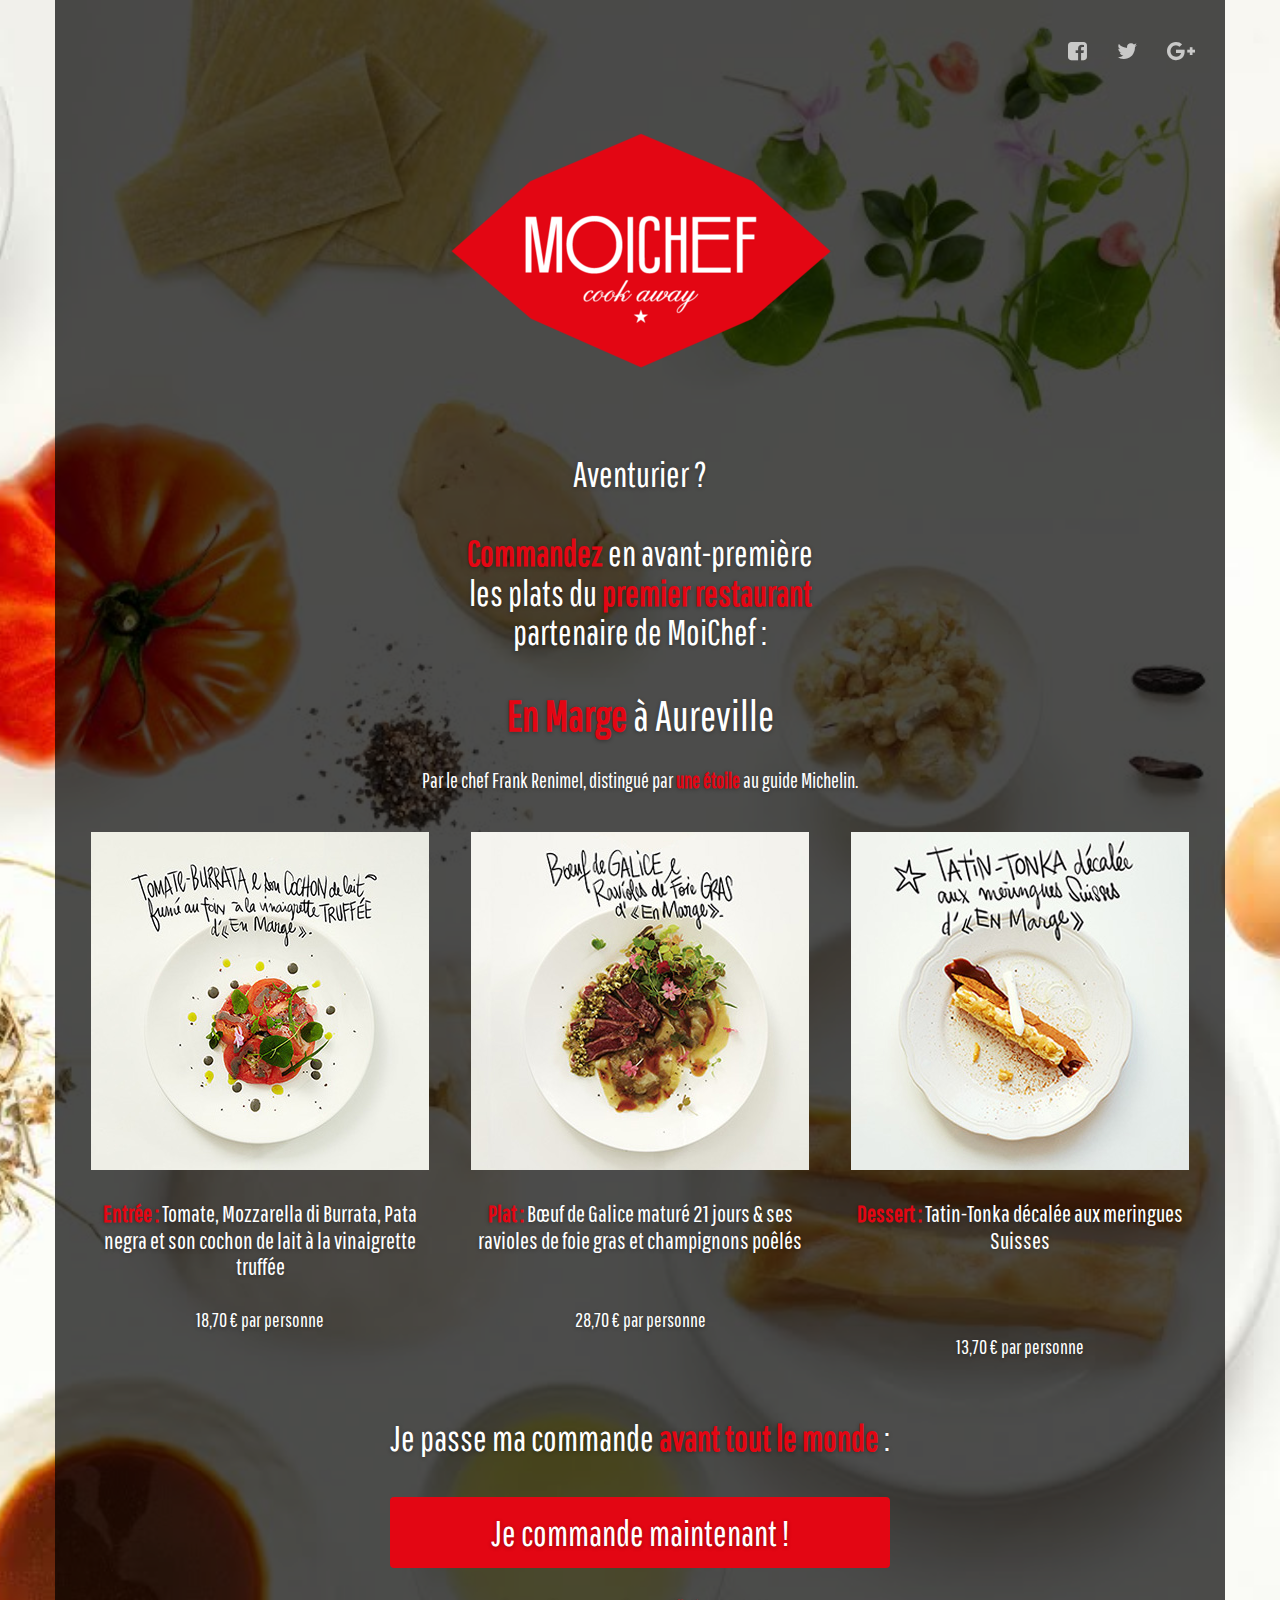
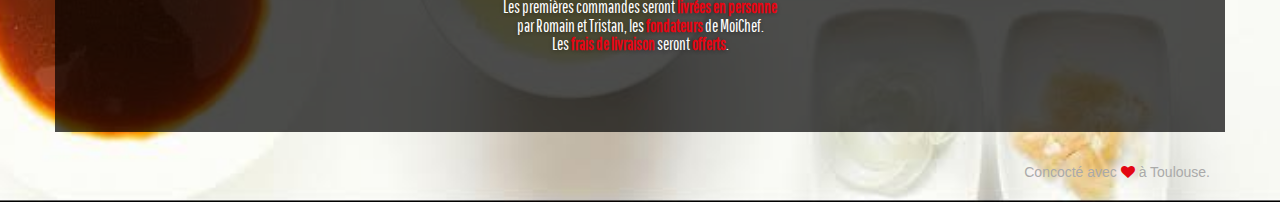
==== commit 5af97291: "Misc modifs" ====
--- a/commander.html
+++ b/commander.html
@@ -71,8 +71,9 @@
         </h1>
 
         <div class="content">
-            <h4 class="motto">Aventurier ?<br><br><strong>Commandez</strong> en avant-première les plats<br> du <strong>premier restaurant partenaire</strong> de MoiChef : 
-              <br>Frank Renimel du restaurant gastronomique <strong>En Marge</strong> à Aureville,<br>distingué par <strong>une étoile</strong> au guide Michelin</h4>
+            <h4 class="motto">Aventurier ?<br><br><strong>Commandez</strong> en avant-première<br>les plats du <strong>premier restaurant</strong><br>partenaire de MoiChef : 
+<br>              <br><span style="font-size: 1.2em;"><strong>En Marge</strong> à Aureville</span></h4>
+              <h5 class="motto" style="font-size: 1em;">Par le chef Frank Renimel, distingué par <strong>une étoile</strong> au guide Michelin.</h5>
 
 
             <div class="subscribe">
@@ -89,16 +90,17 @@
                   </div>
                   <div class="col-md-4 feature">
                     <h2><img src="./images/dessert_Renimel.png"></image></h2>
-                    <h5 class="info-text"><strong>Dessert :</strong> Tatin-Tonka décalée aux meringues Suisses<br><br></h5>
+                    <h5 class="info-text"><strong>Dessert :</strong> Tatin-Tonka décalée aux meringues Suisses<br><br><br></h5>
                     <h6 class="info-text" style="font-size: 0.95em;" >13,70 &euro; par personne</h6>
                   </div>
                 </div>
 
                 <h4  class="motto">
-                    Je passe ma commande avant tout le monde :<br>
-                    <strong>J'envoie un email à <a href="mailto:miam@moichef.fr?subject=Je passe ma première commande sur MoiChef.fr&body=Bonjour MoiChef,%0D%0A%0D%0AMa commande :%0D%0ANombre d'entrées : %0D%0ANombre de plats : %0D%0ANombre de desserts : ">commande@moichef.fr</a>
+                    Je passe ma commande <strong>avant tout le monde</strong> :
+<br><br>
+                      <a href="mailto:miam@moichef.fr?subject=Je passe ma première commande sur MoiChef.fr&body=Bonjour MoiChef,%0D%0A%0D%0AMa commande :%0D%0ANombre d'entrées : %0D%0ANombre de plats : %0D%0ANombre de desserts : " class="btn btn-info btn-fill" style="font-size: 1em; width: 500px; ">Je commande maintenant !</a>
                 </h3>
-                <h5 class="info-text" style="font-size: 0.7em;">Les premières commandes seront <strong>livrées en personne</strong> par Romain et Tristan,<br>les <strong>fondateurs de MoiChef</strong> et les frais de livraison seront <strong>offerts</strong>.</h5>
+                <h5 class="info-text" style="font-size: 0.8em;">Les premières commandes seront <strong>livrées en personne</strong><br> par Romain et Tristan, les <strong>fondateurs</strong> de MoiChef.<br>Les <strong>frais de livraison</strong> seront <strong>offerts</strong>.</h5>
 
 
 
--- a/css/style.css
+++ b/css/style.css
@@ -775,7 +775,7 @@
     }
     .footer{
            /* min-height: 140px;*/
-        //position: fixed;
+        /* position: fixed; */
         bottom: 20px;
     }
 }
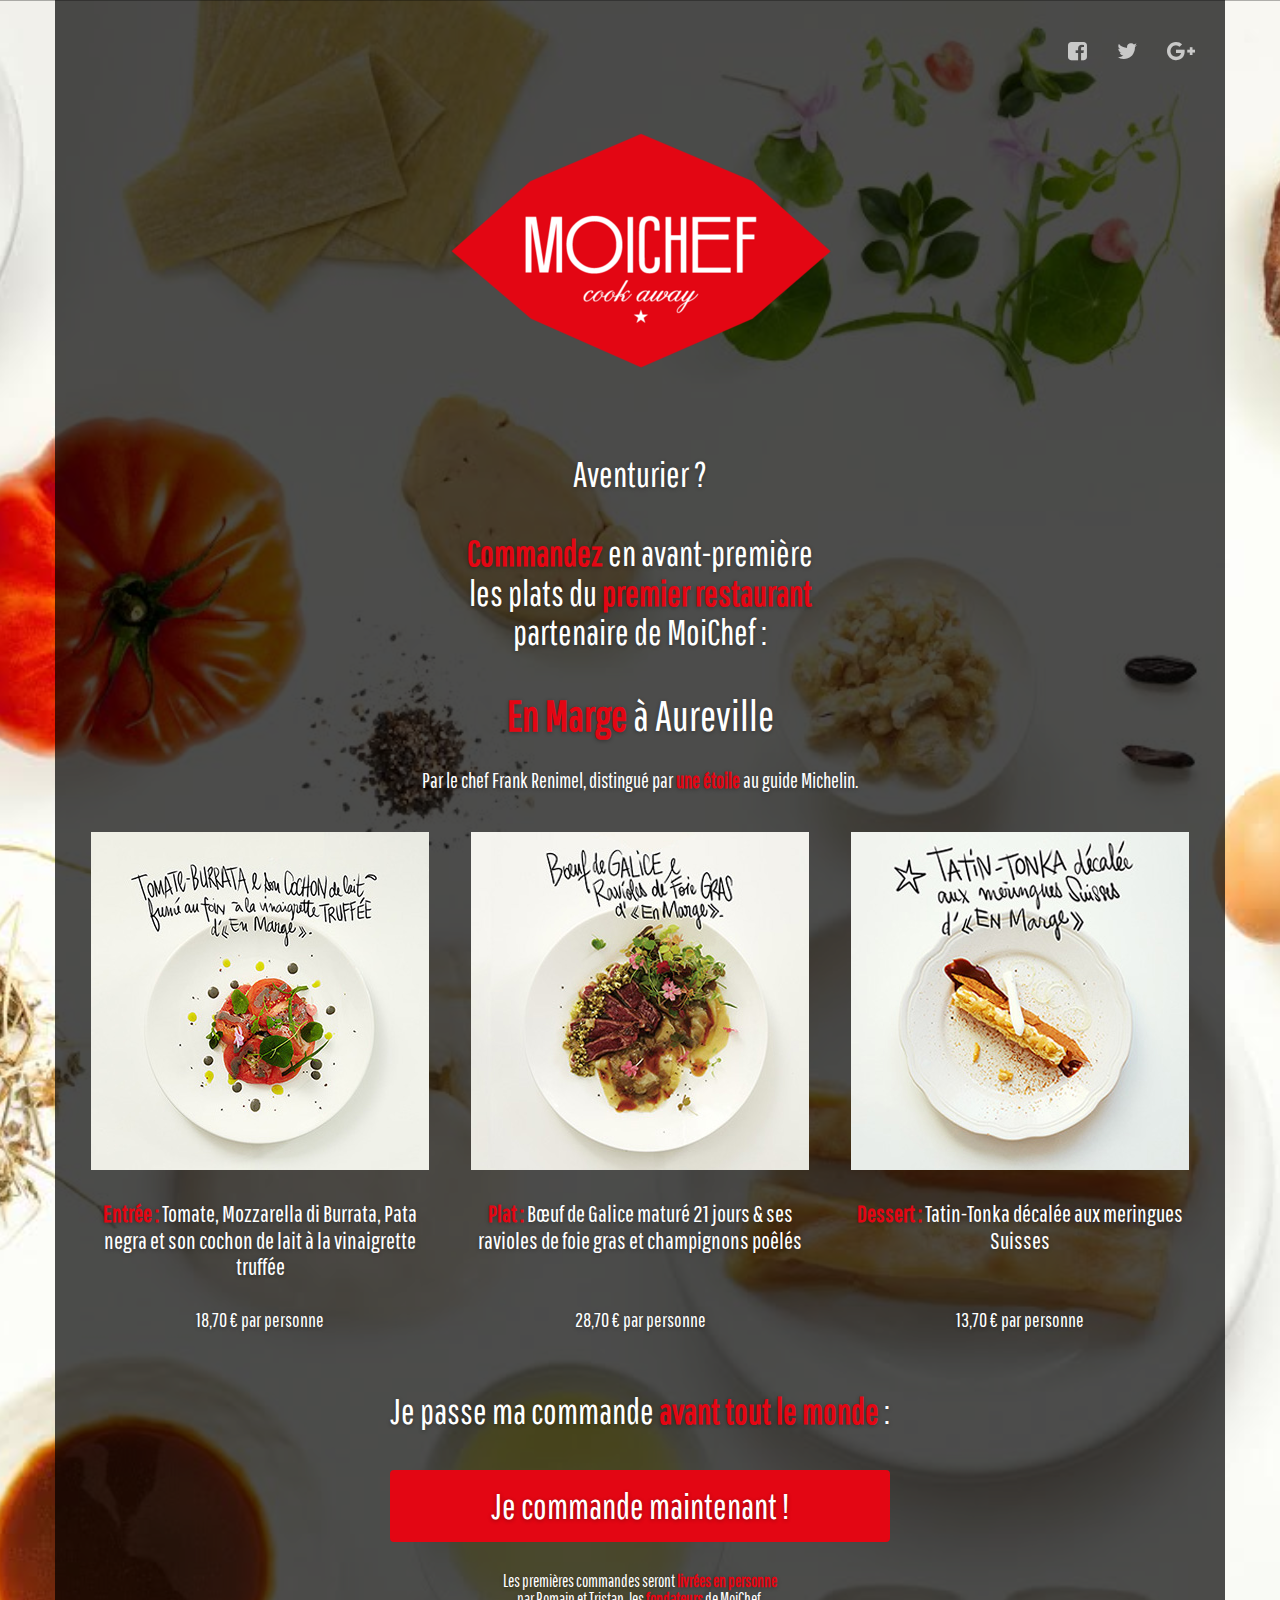
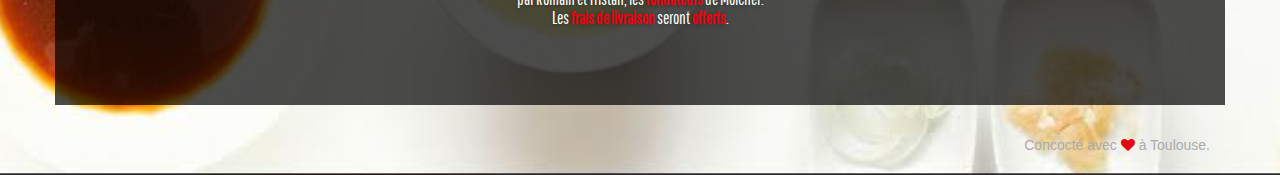
==== commit b062f155: "Fixed a br too much, and enabled index." ====
--- a/commander.html
+++ b/commander.html
@@ -90,7 +90,7 @@
                   </div>
                   <div class="col-md-4 feature">
                     <h2><img src="./images/dessert_Renimel.png"></image></h2>
-                    <h5 class="info-text"><strong>Dessert :</strong> Tatin-Tonka décalée aux meringues Suisses<br><br><br></h5>
+                    <h5 class="info-text"><strong>Dessert :</strong> Tatin-Tonka décalée aux meringues Suisses<br><br></h5>
                     <h6 class="info-text" style="font-size: 0.95em;" >13,70 &euro; par personne</h6>
                   </div>
                 </div>
